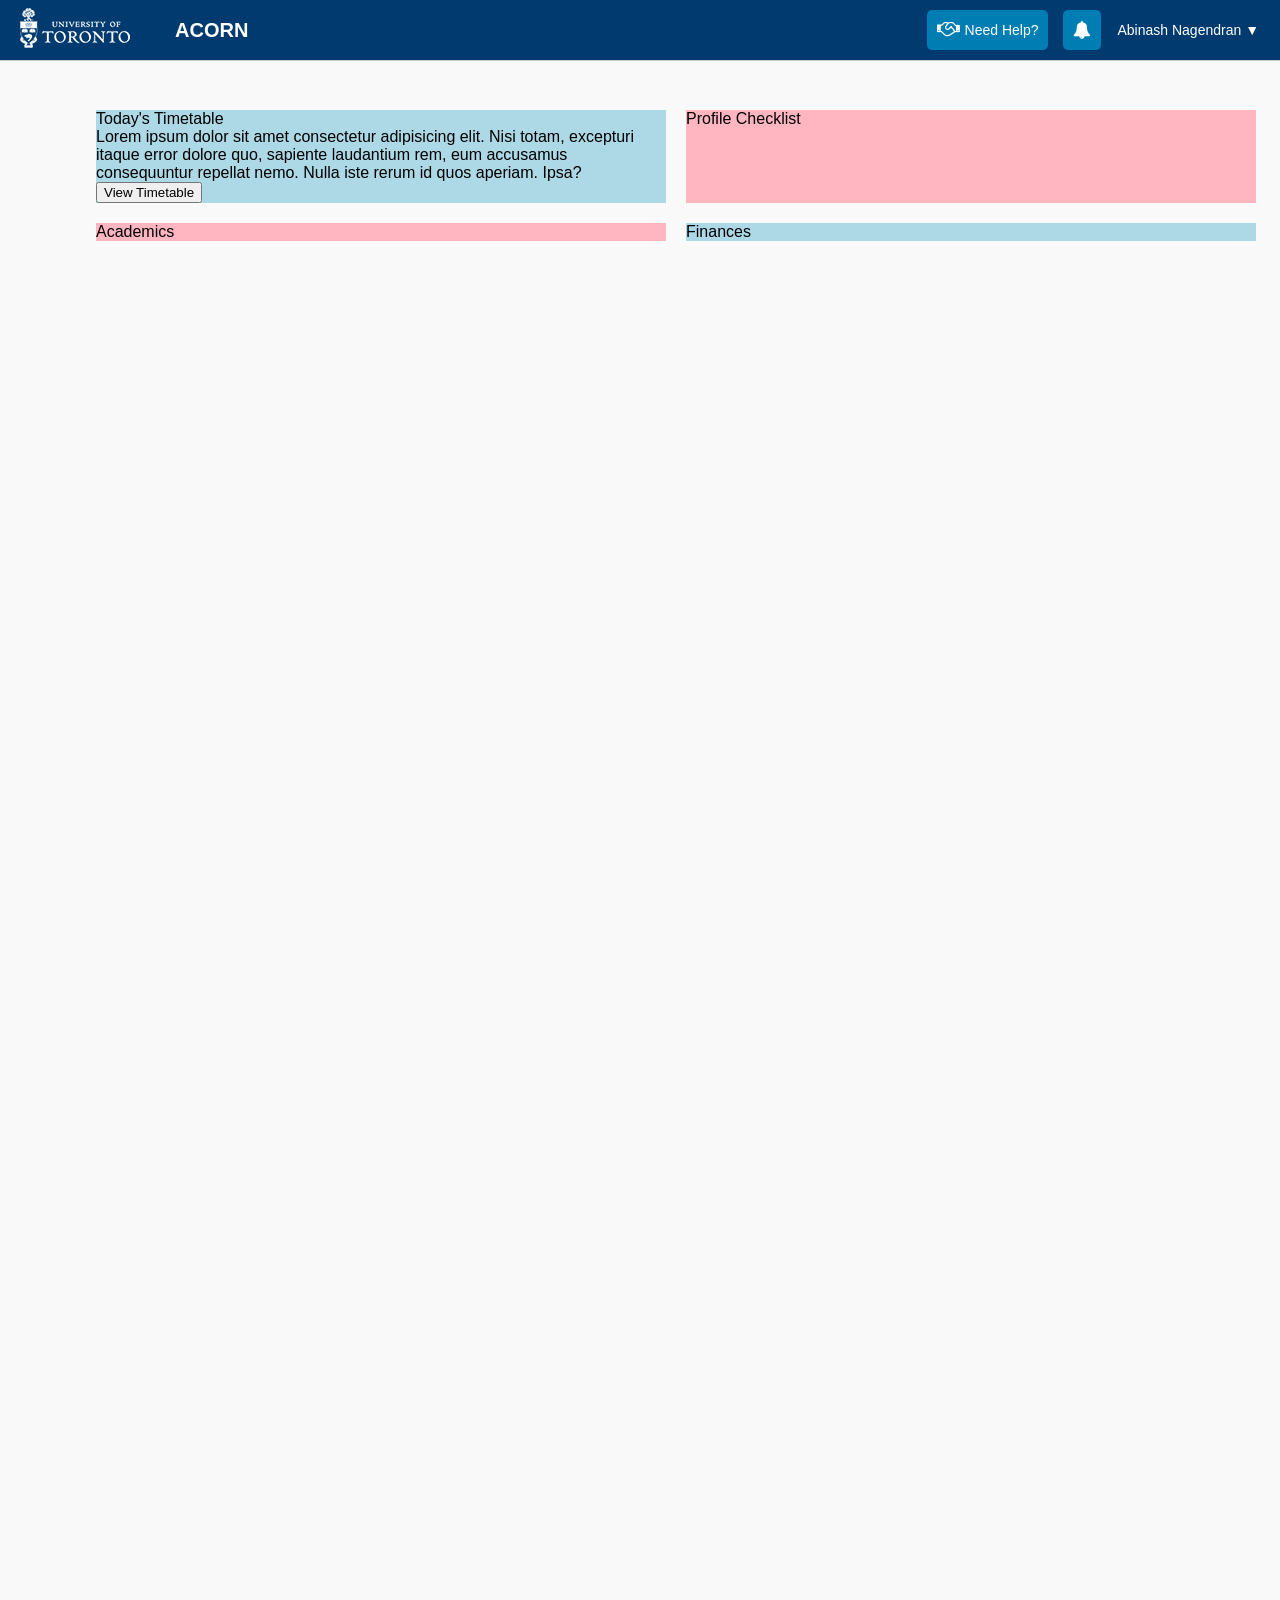
==== index.html @ 5423f1f6 "changed html file name" ====
<!DOCTYPE html>
<html lang="en">
<head>
    <meta charset="UTF-8">
    <meta name="viewport" content="width=device-width, initial-scale=1.0">
    <title>Dashboard</title>
    <link rel="icon" href="icons/uft-icon.png">


    <link rel="preconnect" href="https://fonts.gstatic.com" crossorigin>
    <link href="https://fonts.googleapis.com/css2?family=Roboto:ital,wght@0,100..900;1,100..900&display=swap" rel="stylesheet">
    <link rel="preconnect" href="https://fonts.googleapis.com">
    <link rel="preconnect" href="https://fonts.gstatic.com" crossorigin>
    <link href="https://fonts.googleapis.com/css2?family=Roboto:ital,wght@0,100..900;1,100..900&display=swap" rel="stylesheet">

    <link rel="stylesheet" href="https://cdnjs.cloudflare.com/ajax/libs/font-awesome/4.7.0/css/font-awesome.min.css">



    <link rel="stylesheet" href="styles/general.css">
    <link rel="stylesheet" href="styles/header.css">
    <link rel="stylesheet" href="styles/main-body.css">
    <link rel="stylesheet" href="styles/sidebar.css">
    
</head>
<body style="height: 3000px;">

    <header class="header">
        <div class="left-section">
            <a  target="_blank" href="https://www.utoronto.ca/"><img src="icons/uoft_logo_v2.png"></a>
            <h1 class="acorn-header">ACORN</h1>
        </div>
        <div class="right-section">
            <div class="need-help-container">
                <button class="need-help-button">
                    <i class="fa fa-lg fa-handshake-o acorn-btn-icon hidden-xs" ></i>
                    <p class="need-help-text">Need Help?</p>
                </button>
                <div class="tooltip">Get email help and access support resources</div>
            </div>

            <div class="notif-container">
                <button class="acorn-btn-icon-button">
                    <i class="fa fa-lg fa-bell acorn-btn-icon notification-bell"></i>
    
                </button>
                <div class="tooltip">Notifications & Activity</div>
            </div>

            <button class="current-user-button">
                <p class="current-user-text">Abinash Nagendran &#x25BC;</p>
            </button>
        </div>


    </header>





    <main>
        <div class="main-content">
            <div class="timetable">
                <div class="timetable-title">Today's Timetable</div>
                
                <div>Lorem ipsum dolor sit amet consectetur adipisicing elit. Nisi totam, excepturi itaque error dolore quo, sapiente laudantium rem, eum accusamus consequuntur repellat nemo. Nulla iste rerum id quos aperiam. Ipsa?</div>
                <div>
                    <button>View Timetable</button>
                </div>


            </div>
            <div class="profile-checklist">
                <div>Profile Checklist</div>


            </div>
            <div class="academics">
                <div>Academics</div>

            </div>
            <div class="finances">
                <div>Finances</div>
            </div>
        </div>
    </main>
    
</body>
</html>
---- styles/general.css ----
body {
    margin: 0;
    padding-top: 80px;
    padding-left: 96px;
    padding-right: 24px;
    background-color: rgb(249, 249, 249);
    font-family: "Helvetica Neue", Helvetica, Arial, sans-serif; 


}
---- styles/header.css ----
.header {
    height: 60px;
    display: flex;
    flex-direction: row;
    justify-content: space-between;
    position: fixed;
    top: 0;
    left: 0;
    right: 0;
    z-index: 1000;
    background-color: rgb(1, 58, 111);
    border-bottom-width: 1px;
    border-bottom-style: solid;
    border-bottom-color: rgb(204, 204, 204);
}


.left-section {
    display: flex;
    align-items: center;
    justify-content: center;
    margin-left: 20px;
}

.acorn-header {
    display: inline;
    color: white;
    margin-left: 45px;
    font-size: 20px;
    font-weight: 700;
    text-decoration: solid;

}

.right-section {
    display: flex;
    align-items: center;
    justify-content: center;
    flex-direction: row;
    margin-right: 15px;
}


.right-section button {
    color: white;
    border: none;
    border-radius: 5px;
    cursor: pointer;
    height: 40px;
}


.need-help-button {
    background-color: rgb(0, 125, 179);
    margin-right: 15px;
    display: flex;
    align-items: center;
    padding: 10px;
    margin-right: 15px;

    
}
.need-help-button:hover, .acorn-btn-icon-button:hover {
    background-color: rgb(0, 152, 217);

}


.need-help-text
{
    font-size: 14px;
    margin-left: 5px;
    margin-bottom: 0;
    margin-top: 0;
    font-weight: 500;

}

.acorn-btn-icon-button {
    background-color: rgb(0, 125, 179);
    padding: 10px;
    margin-right: 10px;

}

.current-user-button {
    background-color: rgb(1, 58, 111);
    display: flex;
    align-items: center;
    justify-content: center;

}

.current-user-text {
    font-size: 14px;
    font-family: "Helvetica Neue", Helvetica, Arial, sans-serif; 
    color: white;
}

.need-help-container, .notif-container {
    position: relative;
    display: flex;
    align-items: center;
    justify-content: center;
}

.need-help-container .tooltip, .notif-container .tooltip {
    position: absolute;
    background-color: grey;
    color: white;
    padding-left: 8px;
    padding-right: 8px;
    padding-top: 8px;
    padding-bottom: 8px;
    border-radius: 2px;
    font-size: 12px;
    bottom: -40px;
    opacity: 0;
    transition: opacity 0.15s ease-in-out;
    transition-delay: 250ms;
    pointer-events: none;
    white-space: nowrap;
}

.need-help-container:hover .tooltip, .notif-container:hover .tooltip {
    opacity: 1;
}
---- styles/main-body.css ----
.main-content {
    display: grid; 
    grid-template-columns: 1fr 1fr; 
    margin-top: 30px;
    column-gap: 20px;
    row-gap: 20px;

}
.timetable {
    background-color: lightblue;
}
.profile-checklist {
    background-color: lightpink;
}
.academics {
    background-color: lightpink;
}
.finances {
    background-color: lightblue;
}
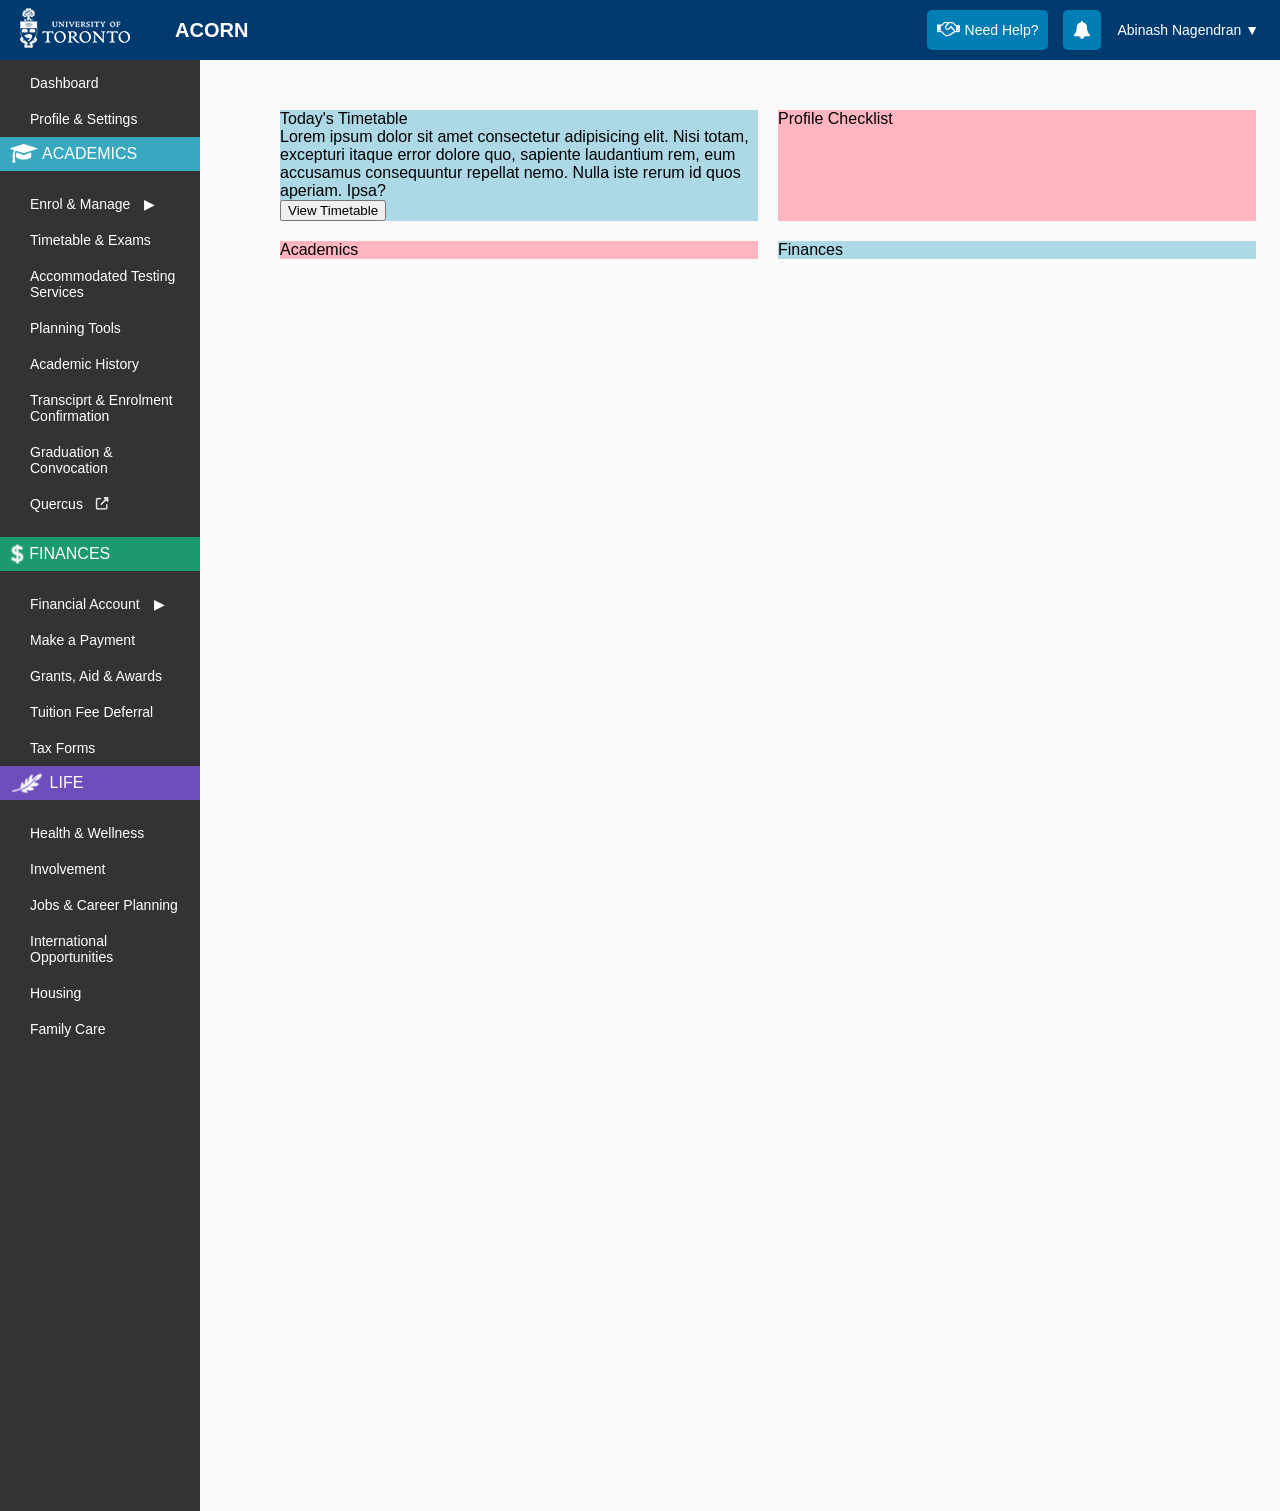
==== commit 5ea48b9f: "Added sidebar" ====
--- a/index.html
+++ b/index.html
@@ -23,7 +23,7 @@
     <link rel="stylesheet" href="styles/sidebar.css">
     
 </head>
-<body style="height: 3000px;">
+<body style="height: 1431.32px;">
 
     <header class="header">
         <div class="left-section">
@@ -55,8 +55,65 @@
 
     </header>
 
+    <nav class="sidebar">
+        <div class="dashboard">Dashboard</div>
+        <div class="prof-settings">Profile & Settings</div>
+        <div class="academics-sidebar-container">
+
+            <div class="academics-sidebar-header">
+                <i class="fa fa-lg fa-graduation-cap acorn-btn-icon"></i>
+                <p class="academics-sidebar-text">ACADEMICS</p>
+            </div>
+            
+            <button class="enrol">Enrol & Manage&emsp;&#9654;</button> 
+            <button>Timetable & Exams</button>
+            <button>Accommodated Testing Services</button>
+            <button>Planning Tools</button>
+            <button>Academic History</button>
+            <button>Transciprt & Enrolment Confirmation</button>
+            <button>Graduation & Convocation</button>
+            <div class="quercus">
+                <button>Quercus</button>
+                <img class="pointer" src="icons/transparent-image-pointer.png" alt="">
+            </div>
+        </div>
+
+        <div class="finances-sidebar-container">
+            <div class="finances-sidebar-header">
+                <img class="dollar_sign_icon" src="icons/dollar_sign_icon.png" alt="">
+                <p class="finances-sidebar-text">FINANCES</p>
+            </div>
+            <button class="account">Financial Account&emsp;&#9654;</button>
+            <button>Make a Payment</button>
+            <button>Grants, Aid & Awards</button>
+            <button>Tuition Fee Deferral</button>
+            <button>Tax Forms</button>
+        </div>
+
+        <div class="life-sidebar-container">
+            <div class="life-sidebar-header">
+                <img class="dollar_sign_icon" src="icons/feather-icon.png" alt="">
+                <p class="life-sidebar-text">LIFE</p>
+            </div>
+            <button class="health">Health & Wellness</button>
+            <button>Involvement</button>
+            <button>Jobs & Career Planning</button>
+            <button>International Opportunities</button>
+            <button>Housing</button>
+            <button>Family Care</button>
+        </div>
 
 
+        
+
+
+
+
+
+            
+
+
+    </nav>
 
 
     <main>
--- a/styles/general.css
+++ b/styles/general.css
@@ -3,10 +3,10 @@
 body {
     margin: 0;
     padding-top: 80px;
-    padding-left: 96px;
+    padding-left: 280px;
     padding-right: 24px;
     background-color: rgb(249, 249, 249);
     font-family: "Helvetica Neue", Helvetica, Arial, sans-serif; 
-
+    position: relative;
 
 }
--- a/styles/header.css
+++ b/styles/header.css
@@ -9,9 +9,7 @@
     right: 0;
     z-index: 1000;
     background-color: rgb(1, 58, 111);
-    border-bottom-width: 1px;
-    border-bottom-style: solid;
-    border-bottom-color: rgb(204, 204, 204);
+    border: none;
 }
 
 
@@ -29,7 +27,8 @@
     font-size: 20px;
     font-weight: 700;
     text-decoration: solid;
-
+    cursor: pointer;
+    user-select: none;
 }
 
 .right-section {
--- a/styles/sidebar.css
+++ b/styles/sidebar.css
@@ -0,0 +1,86 @@
+.sidebar {
+    background-color: rgb(51, 51, 51);
+    color: white;
+    position: absolute;
+    left: 0;
+    top: 60px;
+    bottom: 0;
+    width: 200px;
+    z-index: 500;
+    padding-top: 5px;
+
+}
+
+.academics-sidebar-header {
+    background-color: rgb(56, 167, 192);
+}
+
+.academics-sidebar-container button, .finances-sidebar-container button, .life-sidebar-container button {
+    color: white;
+    margin-left: 20px;
+    background-color: rgb(51, 51, 51);;
+    border: none;
+    padding: 10px;
+    font-size: 14px;
+    text-align: left;
+    cursor: pointer;
+}
+
+
+.dashboard, .prof-settings {
+    padding: 10PX;
+    font-size: 14px;
+    font-family: Arial;
+    margin-left: 20px;
+    
+}
+.academics-sidebar-text, .finances-sidebar-text, .life-sidebar-text  {
+    display: inline;
+    margin-bottom: 8px;
+    margin-top: 8px;
+    margin-left: 5px;
+}
+
+.quercus {
+    display: flex;
+    align-items: center;
+    margin-bottom: 15px;
+}
+.pointer {
+    height: 15px;
+}
+
+.enrol, .account, .health {
+    margin-top: 15px;
+}
+
+.finances-sidebar-header {
+    background-color: rgb(28, 153, 109);
+
+}
+
+
+.finances-sidebar-header, .academics-sidebar-header, .life-sidebar-header {
+    font-family: Montserrat, sans-serif;
+    display: flex;
+    align-items: center;
+    padding-left: 10px;
+
+}
+
+.life-sidebar-header {
+    background-color: rgb(110, 77, 188);
+}
+
+
+
+.dollar_sign_icon {
+    height: 20px;
+    
+}
+
+
+
+
+
+
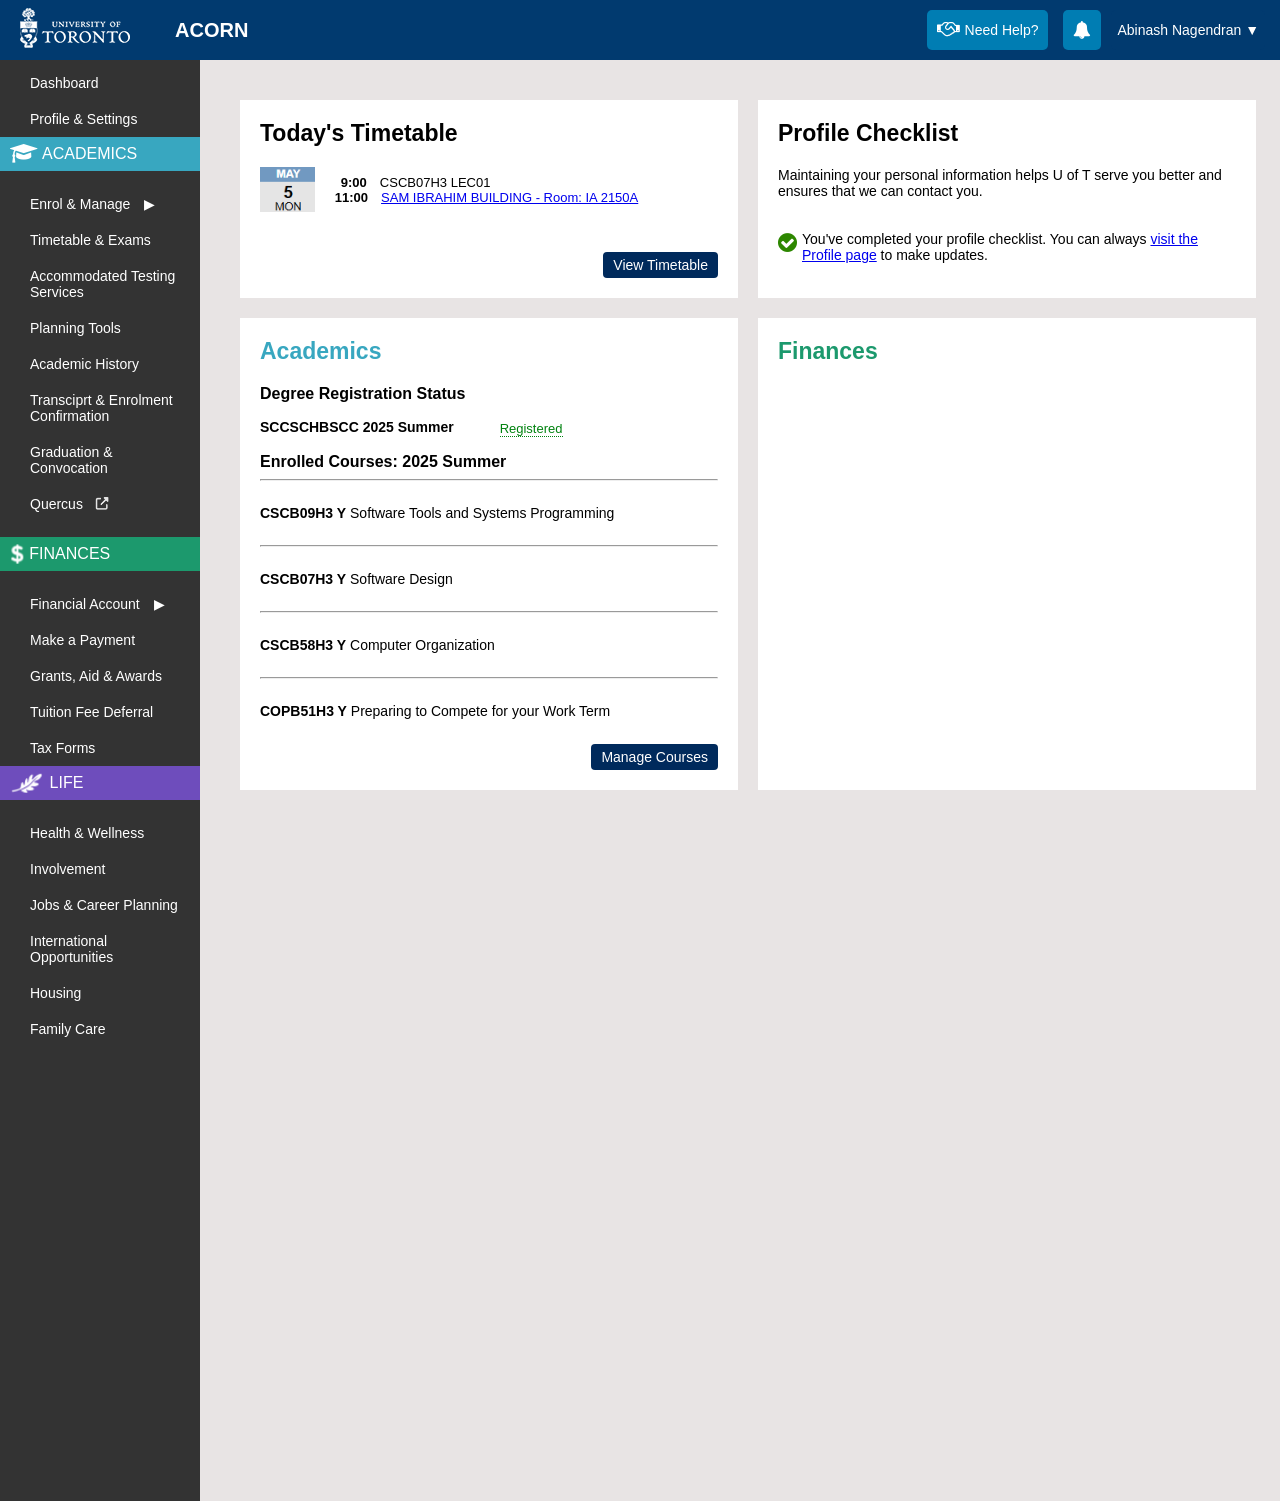
==== commit 4dce94bb: "Added 3/4 boxes in main content" ====
--- a/index.html
+++ b/index.html
@@ -102,43 +102,76 @@
             <button>Housing</button>
             <button>Family Care</button>
         </div>
-
-
-        
-
-
-
-
-
-            
-
-
     </nav>
 
 
     <main>
         <div class="main-content">
-            <div class="timetable">
+            <div class="timetable-box">
                 <div class="timetable-title">Today's Timetable</div>
                 
-                <div>Lorem ipsum dolor sit amet consectetur adipisicing elit. Nisi totam, excepturi itaque error dolore quo, sapiente laudantium rem, eum accusamus consequuntur repellat nemo. Nulla iste rerum id quos aperiam. Ipsa?</div>
-                <div>
-                    <button>View Timetable</button>
+                <div class="timetable-content">
+                    <img class="calender-icon" src="icons/calender-icon.png" alt="">
+                    <div class="timetable-text">
+                        <p class="class-code"><strong>9:00</strong>&emsp;CSCB07H3 LEC01</p>
+                        <p ><strong>11:00</strong>&emsp;<a href="https://map.utoronto.ca/?id=1809#!ce/48600?m/959718">SAM IBRAHIM BUILDING - Room: IA 2150A</a></p>
+                    </div>
+                </div>
+                <div class="timetable-button-containter">
+                    <button class="view-timetable-button">View Timetable</button>
                 </div>
 
 
             </div>
-            <div class="profile-checklist">
-                <div>Profile Checklist</div>
+            <div class="profile-checklist-box">
+                <div class="profile-checklist-title">Profile Checklist</div>
+                <p class="profile-checklist-top-text">Maintaining your personal information helps U of T serve you better and ensures that we can contact you.</p>
+                &emsp;
+                <div style="display: flex;"> 
+                    <i style="color: rgb(45, 135, 0); font-size: 22px; " class="fa fa-check-circle"></i>
+                    <p class="profile-checklist-bottom-text">You've completed your profile checklist. You can always <a href="https://acorn.utoronto.ca/sws/#/profileAndSettings">visit the Profile page</a> to make updates.</p>
+                </div>
+            </div>
+            <div class="academics-box">
+                <div class="academics-title">Academics</div>
+                <section class="degree-content" >
+                    <h3 class="academics-subtitle">Degree Registration Status</h3>
+                    <section style="display: flex;">
+                        <p class="program-title"><strong>SCCSCHBSCC 2025 Summer</strong> &emsp;&emsp;&emsp;</p>
+                            <div class="registered-container">
+                                 <span  class="registered-hover-text">Registered</span>
+                                <div class="registered-tooltip" >
+                                    You have made the minimum payment or deferred your fees for this academic session. You are eligible to continue enrolling in courses, if applicable.
+                                </div>
+                            </div>
+                    </section>
 
+                </section>
+                <section class="degree-content">
+                    <h3 class="degree-content-subtitle">Enrolled Courses: 2025 Summer</h3>
+                    <hr style="margin: 0;">
+                    <div class="courses-list">
+                        <p><strong>CSCB09H3 Y</strong> Software Tools and Systems Programming</p>
+                        <hr>
+
+                        <p><strong>CSCB07H3 Y</strong> Software Design</p>
+                        <hr>
+
+                        <p><strong>CSCB58H3 Y</strong> Computer Organization</p>
+                        <hr>
+
+                        <p><strong>COPB51H3 Y</strong> Preparing to Compete for your Work Term</p>
+
+                    </div>
+                    <div class="academics-button-container">
+                        <button class="view-courses-button">Manage Courses</button>
+                    </div>
+
+                </section>
 
             </div>
-            <div class="academics">
-                <div>Academics</div>
-
-            </div>
-            <div class="finances">
-                <div>Finances</div>
+            <div class="finances-box">
+                <div class="finances-title">Finances</div>
             </div>
         </div>
     </main>
--- a/styles/general.css
+++ b/styles/general.css
@@ -1,11 +1,12 @@
 
 
 body {
+    
     margin: 0;
-    padding-top: 80px;
-    padding-left: 280px;
+    padding-top: 70px;
+    padding-left: 240px;
     padding-right: 24px;
-    background-color: rgb(249, 249, 249);
+    background-color: rgb(232, 228, 228);
     font-family: "Helvetica Neue", Helvetica, Arial, sans-serif; 
     position: relative;
 
--- a/styles/main-body.css
+++ b/styles/main-body.css
@@ -7,19 +7,144 @@
     row-gap: 20px;
 
 }
-.timetable {
-    background-color: lightblue;
-}
-.profile-checklist {
-    background-color: lightpink;
-}
-.academics {
-    background-color: lightpink;
-}
-.finances {
-    background-color: lightblue;
+.timetable-box, .profile-checklist-box, .academics-box, .finances-box {
+    background-color: white;
+    padding: 20px;
 }
 
 
 
+.timetable-title, .profile-checklist-title, .academics-title, .finances-title {
+    font-size: 23px;
+    font-weight: bold;
+    margin-bottom: 20px;
 
+}
+
+.academics-title {
+    color: rgb(56, 167, 192);
+}
+
+.finances-title {
+    color: rgb(28, 153, 109);
+}
+.timetable-content {
+    display: flex;
+    flex-direction: row;
+    align-items: center;
+    margin-bottom: 40px;
+}
+.calender-icon {
+    height: 45px;
+    margin-right: 20px;
+}
+
+.timetable-text {
+    display: flex;
+    flex-direction: column;
+}
+
+.timetable-text p { 
+    margin: 0;
+    font-size: 13px;
+}
+
+.class-code {
+    padding-left: 6px;
+}
+
+.view-timetable-button, .view-courses-button{
+    background-color: rgb(0, 42, 92);
+    font-family: "Helvetica Neue",;
+    color: white;
+    border: none;
+    border-radius: 4px;
+    padding: 5px 10px;
+    font-size: 14px;
+    cursor: pointer;
+}
+
+.timetable-button-containter, .academics-button-container {
+    display: flex;
+    justify-content: flex-end;
+}
+
+
+.profile-checklist-top-text, .profile-checklist-bottom-text {
+    
+    font-size: 14px
+}
+
+.profile-checklist-bottom-text{
+    display: inline;
+    margin: 0px 0px 0px 5px;
+
+}
+
+.academics-subtitle {
+    font-size: 16px
+}
+.program-title {
+    font-size: 14px;
+    margin: 0;
+}
+
+.registered-container {
+    position: relative;
+    display: inline;
+
+}
+.registered-tooltip {
+    position: absolute;
+    background-color: rgb(0, 0, 0);
+    color: white;
+    padding-left: 8px;
+    padding-right: 8px;
+    padding-top: 8px;
+    padding-bottom: 8px;
+    border-radius: 2px;
+    font-size: 12px;
+    bottom: -100px;
+    opacity: 0;
+    transition: opacity 0.15s ease-in-out;
+    pointer-events: none;
+    width: 200px;
+    padding: 10px;
+}
+
+
+.registered-container:hover .registered-tooltip {
+    opacity: 1;
+}
+
+.registered-hover-text {
+    color: rgb(0, 130, 15);
+    cursor: pointer;
+    font-size: 13px;
+    border-bottom-style: dotted;
+    border-bottom-width: 0.8px;
+
+}
+
+.courses-list {
+    font-size: 14px;
+}
+
+.courses-list hr {
+    margin-top: 10px;
+}
+
+.courses-list p {
+    padding-top: 10px;
+    padding-bottom: 10px;
+}
+
+.degree-content-subtitle {
+    font-size: 16px;
+    margin-bottom: 8px;
+}
+
+.academics-button-container {
+    margin-top: 15px;
+
+}
--- a/styles/sidebar.css
+++ b/styles/sidebar.css
@@ -72,8 +72,6 @@
     background-color: rgb(110, 77, 188);
 }
 
-
-
 .dollar_sign_icon {
     height: 20px;
     
@@ -84,3 +82,7 @@
 
 
 
+
+
+
+
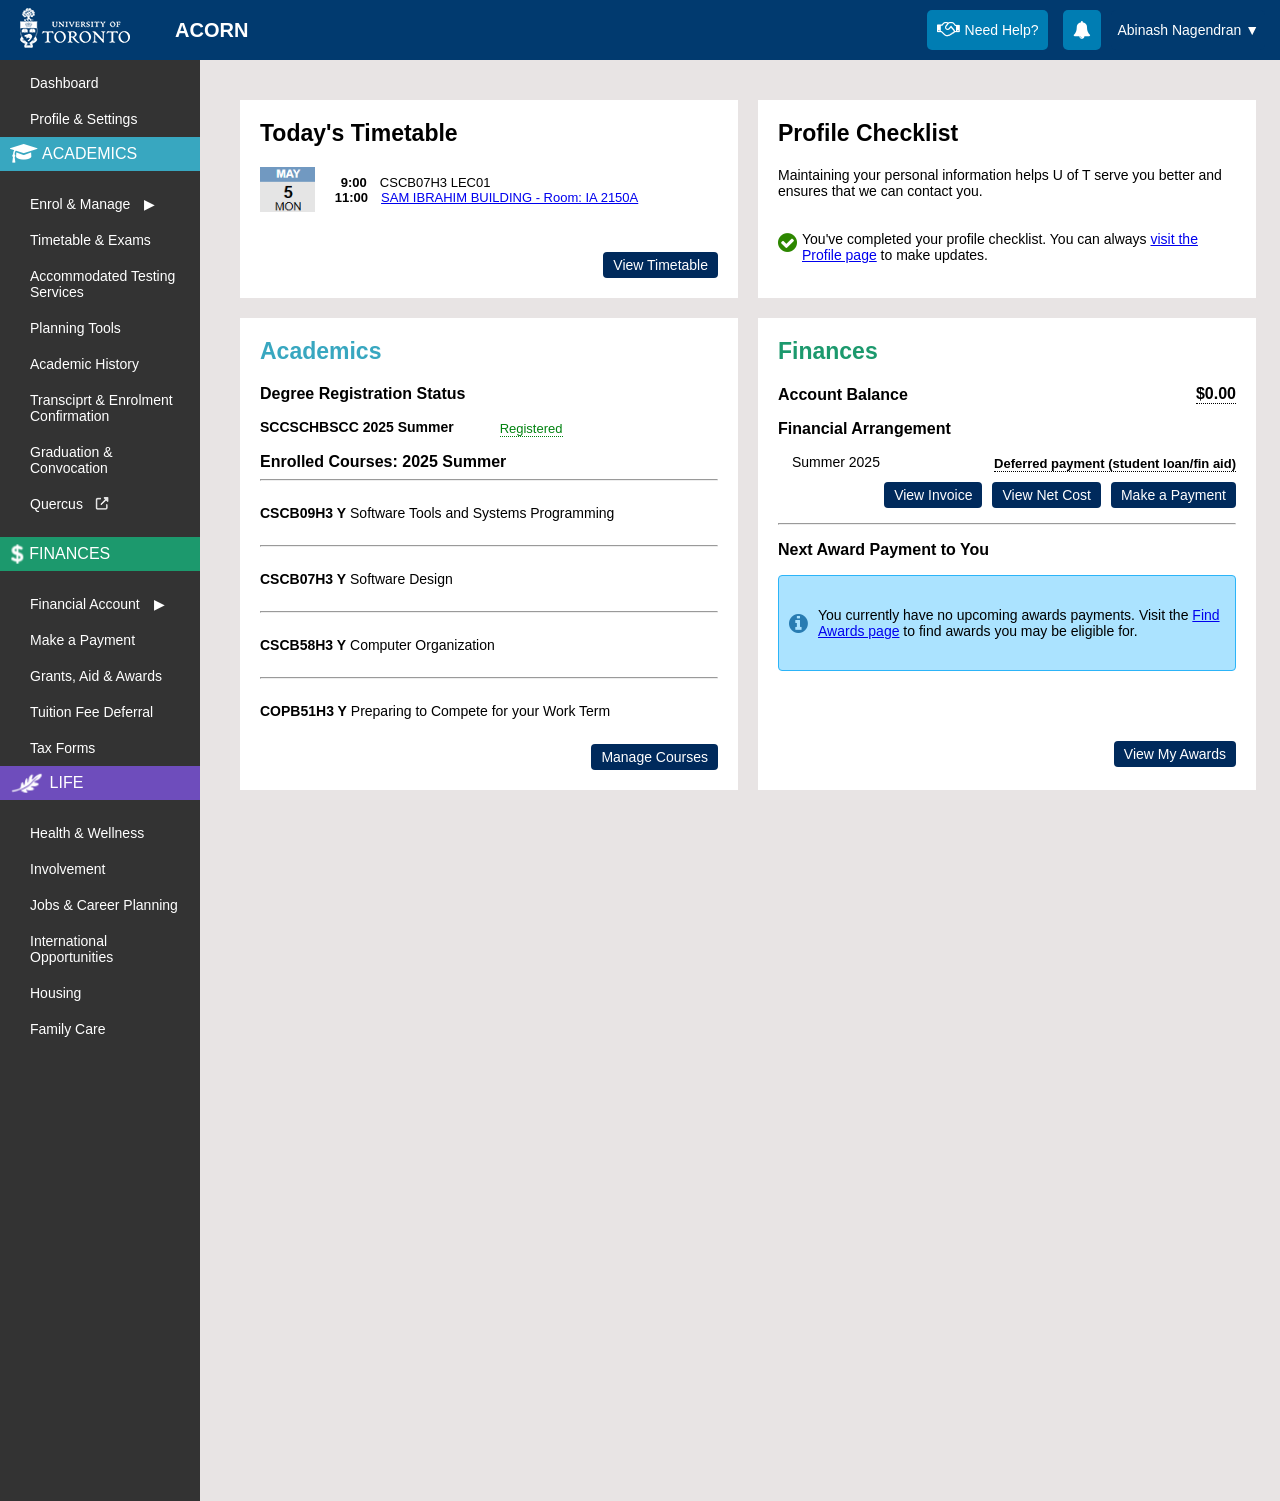
==== commit 1edd27bf: "finish main content, project done (for now)" ====
--- a/index.html
+++ b/index.html
@@ -138,12 +138,12 @@
                     <h3 class="academics-subtitle">Degree Registration Status</h3>
                     <section style="display: flex;">
                         <p class="program-title"><strong>SCCSCHBSCC 2025 Summer</strong> &emsp;&emsp;&emsp;</p>
-                            <div class="registered-container">
-                                 <span  class="registered-hover-text">Registered</span>
-                                <div class="registered-tooltip" >
-                                    You have made the minimum payment or deferred your fees for this academic session. You are eligible to continue enrolling in courses, if applicable.
-                                </div>
+                        <div class="registered-container">
+                            <span  class="registered-hover-text">Registered</span>
+                            <div class="registered-tooltip" >
+                                You have made the minimum payment or deferred your fees for this academic session. You are eligible to continue enrolling in courses, if applicable.
                             </div>
+                        </div>
                     </section>
 
                 </section>
@@ -172,6 +172,50 @@
             </div>
             <div class="finances-box">
                 <div class="finances-title">Finances</div>
+                <section class="account-balance-section">
+                    <h3 class="account-balance-header">Account Balance</h3>
+                    <span  class="money"><strong>$0.00</strong></span>
+                </section>
+
+                <section>
+                    <h3 class="financial-arrangement-header">Financial Arrangement</h3>
+                    <section style="display: flex; justify-content: space-between;">
+                        <p class="session-text">&emsp;Summer 2025</p>
+                        <div class="financial-container">
+                            <span  class="financial-hover-text"><strong>Deferred payment (student loan/fin aid)</strong></span>
+                            <div class="financial-tooltip">
+                                Some financial arrangements will automatically register you for the latest academic session without requiring payment:
+                                <br>
+                                &#8226;&emsp;<a href="">Theres suppose to be a link here but you have to unhover to click which makes me disappear</a>
+                            </div>
+                        </div>
+                    </section>
+                    <section class="financial-buttons-section">
+                        <button>View Invoice</button>
+                        <button>View Net Cost</button>
+                        <button>Make a Payment</button>
+                    </section>
+                    <hr>
+                    <h3 class="award-header">Next Award Payment to You</h3>
+                    <section class="award-section">
+                        <div class="award-content-container">
+                            <i style="color: rgb(40, 124, 178); font-size: 22px;" class="fa fa-info-circle"></i>
+                            <p>
+                                You currently have no upcoming awards payments. Visit the <a class="awards-link" href="https://acorn.utoronto.ca/sws/#/awards/find-awards
+                                ">Find Awards page</a> to find awards you may be eligible for.
+                            </p>
+                        </div>
+                        <div class="awards-button-container">
+                            <button class="awards-button">View My Awards</button>
+
+                        </div>
+                    </section>
+
+                    
+
+                </section>
+
+               
             </div>
         </div>
     </main>
--- a/styles/general.css
+++ b/styles/general.css
@@ -10,4 +10,9 @@
     font-family: "Helvetica Neue", Helvetica, Arial, sans-serif; 
     position: relative;
 
+}
+
+a:visited {
+    color: rgb(18, 67, 123);
+    
 }
--- a/styles/main-body.css
+++ b/styles/main-body.css
@@ -53,7 +53,7 @@
     padding-left: 6px;
 }
 
-.view-timetable-button, .view-courses-button{
+.view-timetable-button, .view-courses-button, .financial-buttons-section button, .awards-button {
     background-color: rgb(0, 42, 92);
     font-family: "Helvetica Neue",;
     color: white;
@@ -81,20 +81,20 @@
 
 }
 
-.academics-subtitle {
+.academics-subtitle, .account-balance-header, .financial-arrangement-header, .award-header {
     font-size: 16px
 }
-.program-title {
+.program-title, .session-text {
     font-size: 14px;
     margin: 0;
 }
 
-.registered-container {
+.registered-container, .financial-container {
     position: relative;
     display: inline;
 
 }
-.registered-tooltip {
+.registered-tooltip, .financial-tooltip {
     position: absolute;
     background-color: rgb(0, 0, 0);
     color: white;
@@ -110,20 +110,29 @@
     pointer-events: none;
     width: 200px;
     padding: 10px;
-}
-
-
-.registered-container:hover .registered-tooltip {
+
+}
+.financial-tooltip {
+    bottom:-120px;
+    margin-left: 10px;
+}
+
+
+.registered-container:hover .registered-tooltip, .financial-container:hover .financial-tooltip {
     opacity: 1;
 }
 
-.registered-hover-text {
+.registered-hover-text, .financial-hover-text {
     color: rgb(0, 130, 15);
     cursor: pointer;
     font-size: 13px;
     border-bottom-style: dotted;
     border-bottom-width: 0.8px;
 
+
+}
+.financial-hover-text {
+    color: black;
 }
 
 .courses-list {
@@ -147,4 +156,77 @@
 .academics-button-container {
     margin-top: 15px;
 
-}+}
+
+.account-balance-header {
+    margin: 0px;
+
+}
+
+.account-balance-section {
+    display: flex;
+    justify-content: space-between;
+    align-items: center;
+}
+
+.money {
+    font-size: 16px;
+    border-bottom-style: dotted;
+    border-bottom-width: 0.8px;
+}
+
+
+.financial-buttons-section {
+    margin-top: 10px;
+    margin-bottom: 15px;
+    display: flex;
+    justify-content: flex-end;
+
+}
+.financial-buttons-section button {
+    margin-left: 10px;
+}
+
+.award-content-container{
+    display: flex;
+    justify-content: space-between;
+    align-items: center;
+    padding: 10px;
+    background-color: rgb(171, 227, 255);
+    border-radius: 4px;
+    border-width: 1px;
+    border-style: solid;
+    border-color: rgb(44, 180, 248);
+
+    
+} 
+
+.award-content-container p {
+    font-size: 14px;
+    margin: 0;
+    margin-left: 10px;
+
+}
+
+.award-section {
+    display: grid;
+    grid-template-rows: 1fr 1fr;
+   
+}
+
+.awards-button-container {
+    display: flex;
+    justify-content: flex-end;
+    margin-top: 70px;
+}
+
+
+
+@media (max-width: 900px) {
+    .main-content {
+        grid-template-columns: 1fr;
+    }
+}
+
+
+
